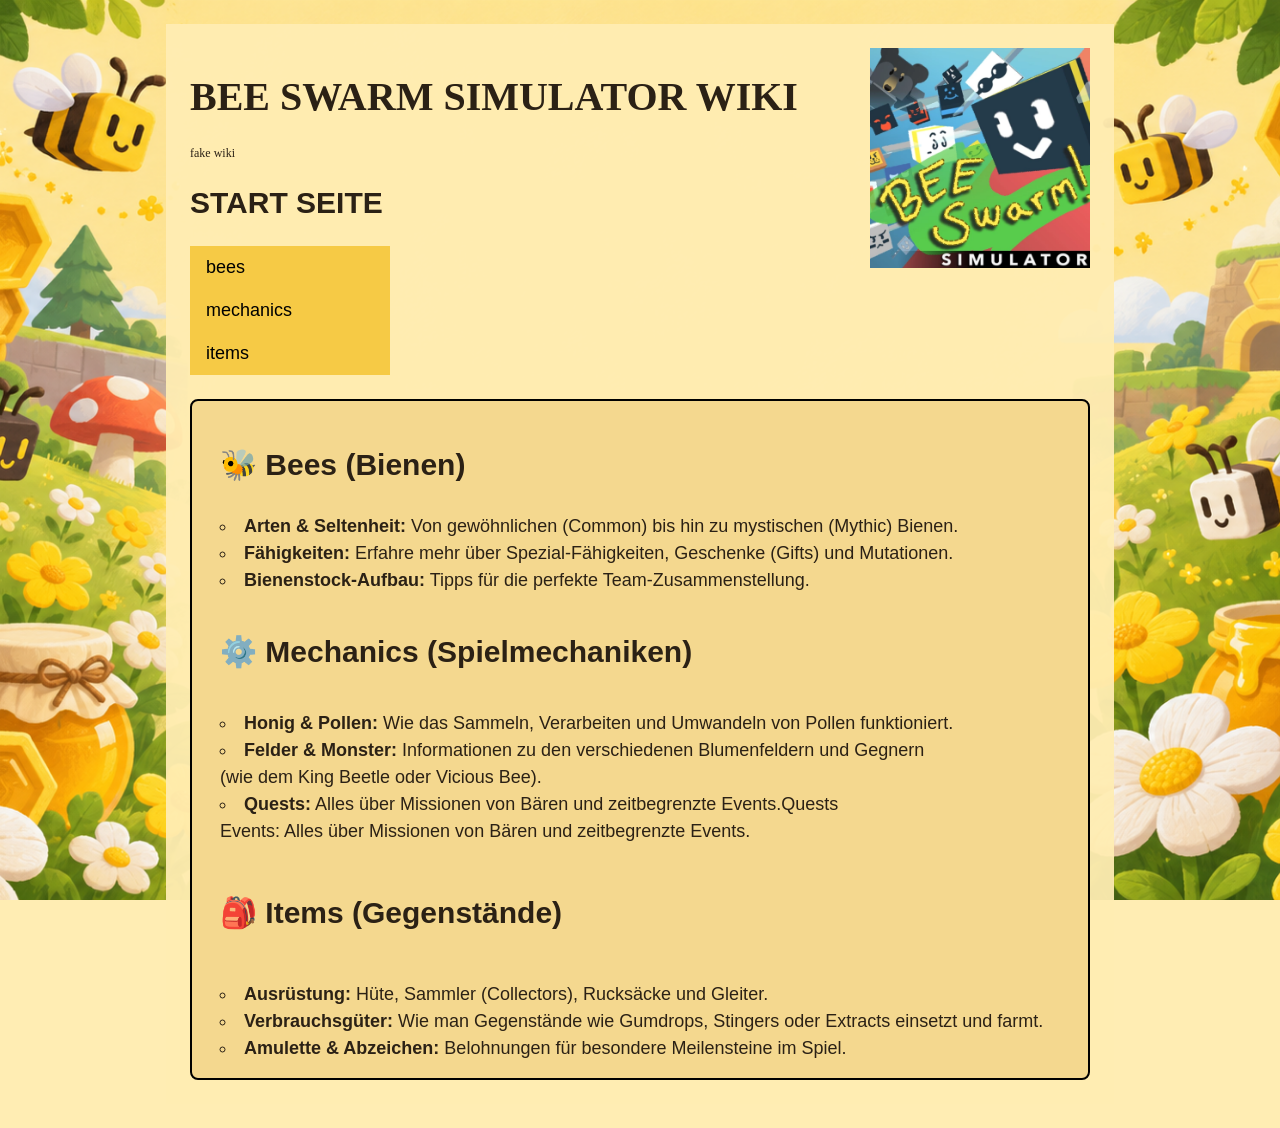
==== index.html @ d206366b "Rename website.html to index.html" ====
<!DOCTYPE html>
<html>
<head>
<link rel="stylesheet" type="text/css" href="css start seite.css">



  <meta charset="utf-8">
  <meta name="description" content="bee swarm wiki simulator">
<img src="Basic_Bee_OriginalIcon.webp">
  <title>´BEE SWARM WIKI</title>
</head>
<body>

<h1>BEE SWARM SIMULATOR WIKI</h1>
<p>fake wiki</p>

<h2>START SEITE</h2>
<ul>
<li> <a href=seite2.html> bees </a></nav> </li>
<li> <a href=seite3.html> mechanics </a></nav> </li>
<li> <a href=seite4.html> items </a></nav> </li>
</ul>



<main class="content-box">
<h3>🐝 Bees (Bienen)</h3>

<li><strong>Arten & Seltenheit:</strong> Von gewöhnlichen (Common) bis hin zu mystischen
(Mythic) Bienen.</li>

<li><strong>Fähigkeiten:</strong> Erfahre mehr über Spezial-Fähigkeiten, Geschenke (Gifts)
und Mutationen.</li>

<li><strong>Bienenstock-Aufbau:</strong> Tipps für die perfekte Team-Zusammenstellung.</li>



<h4>⚙️ Mechanics (Spielmechaniken)</h4>
<li><strong>Honig & Pollen:</strong> Wie das Sammeln, Verarbeiten und Umwandeln von Pollen
funktioniert.</li>

<li><strong>Felder & Monster:</strong> Informationen zu den verschiedenen Blumenfeldern und
Gegnern<br> (wie dem King Beetle oder Vicious Bee).</li>

<li><strong>Quests:</strong> Alles über Missionen von Bären und zeitbegrenzte Events.Quests
<br>Events: Alles über Missionen von Bären und zeitbegrenzte Events.</li>



<h5>🎒 Items (Gegenstände)</h5>
<li><strong>Ausrüstung:</strong> Hüte, Sammler (Collectors), Rucksäcke und Gleiter.</li>

<li><strong>Verbrauchsgüter:</strong> Wie man Gegenstände wie Gumdrops, Stingers oder
Extracts einsetzt und farmt.</li>

<li><strong>Amulette & Abzeichen:</strong> Belohnungen für besondere Meilensteine im
Spiel.</li>




</main>
</body>
</html>
---- css start seite.css ----
body
{
 background: rgba(255, 237, 179, 0.94);
 color: #2b2115;
 font-family: Arial, sans-serif;
 font-size: 18px;
 line-height: 1.5;
 max-width: 900px;
 margin: 24px auto;
 padding: 24px;
}

h1
{
font-size: 40px;
font-family: fantasy;
line-height: 1.1;
}
p
{
font-size: 12px;
font-family: fantasy;
line-height: 1.2;
}

img
{
float: right;
width: 220px;
max-width: 40%;
height: auto;
margin: 0 0 20px 24px;
}
h2
{
font-size: 30px;
line-height: 1.2;
}
h3
{
font-size: 30px;
line-height: 1.2;
}
h4
{
font-size: 30px;
line-height: 1.2;
}
h5
{
font-size: 30px;
line-height: 1.2;
}
li
{
font-size: 18px;
line-height: 1.5;
list-style-type: circle;
}

ul {
  list-style-type: none;
  margin: 0;
  padding: 0;
  width: 200px;
  background-color: #fff8df;
}

ul li {
  list-style-type: none;
}

li a {
  display: block;
  color: black;
  background-color: #f6ca45;
  padding: 8px 16px;
  text-decoration: none;

}

li a:hover {
  background-color: #e5ad22;
  color: black;
  box-shadow:
    2px 0px 2px rgb(0 0 0 / 0.5),
    inset 3px 3px 3px rgb(255 255 255 / 0.5);
  text-shadow: 1px 1px 1px rgb(0 0 0 / 0.5);
  transition: all 0.3s;
}
html {
  background-color: #ffedb3;
  background-image: url("bee-side-background.png");
  background-position: center;
  background-repeat: no-repeat;
  background-size: cover;
  background-attachment: fixed;
}
.content-box {
  background-color: #f4d88f;
  border: 2px solid black;
  border-radius: 8px;
  padding: 16px 28px;
  margin-top: 24px;
}
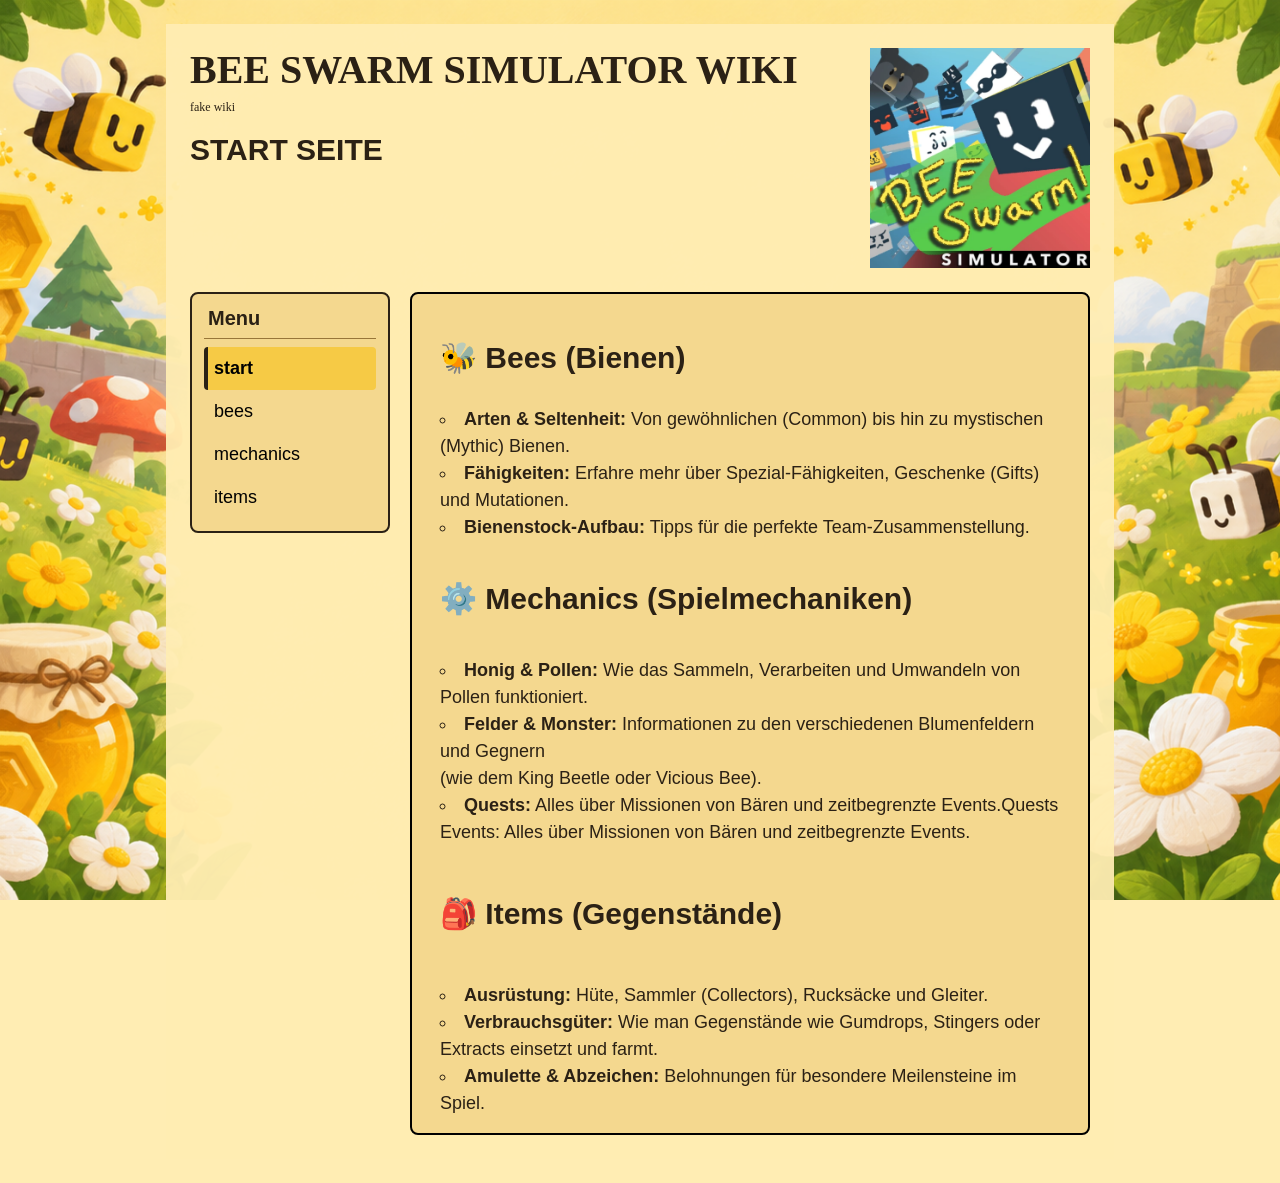
==== commit 8e2eb666: "Add simple sidebar navigation" ====
--- a/index.html
+++ b/index.html
@@ -1,30 +1,34 @@
 <!DOCTYPE html>
 <html>
 <head>
-<link rel="stylesheet" type="text/css" href="css start seite.css">
-
-
-
   <meta charset="utf-8">
   <meta name="description" content="bee swarm wiki simulator">
-<img src="Basic_Bee_OriginalIcon.webp">
-  <title>´BEE SWARM WIKI</title>
+  <title>BEE SWARM WIKI</title>
+  <link rel="stylesheet" href="css start seite.css">
+  <link rel="stylesheet" href="menu.css">
+  <link rel="icon" type="image/png" href="favicon.png">
 </head>
 <body>
+  <header class="site-header">
+    <div>
+      <h1>BEE SWARM SIMULATOR WIKI</h1>
+      <p>fake wiki</p>
+      <h2>START SEITE</h2>
+    </div>
+    <img src="Basic_Bee_OriginalIcon.webp" alt="Basic Bee">
+  </header>
 
-<h1>BEE SWARM SIMULATOR WIKI</h1>
-<p>fake wiki</p>
-
-<h2>START SEITE</h2>
-<ul>
-<li> <a href=seite2.html> bees </a></nav> </li>
-<li> <a href=seite3.html> mechanics </a></nav> </li>
-<li> <a href=seite4.html> items </a></nav> </li>
-</ul>
-
-
-
-<main class="content-box">
+  <div class="page-layout">
+    <nav class="sidebar" aria-label="Menu">
+      <h3>Menu</h3>
+      <ul>
+      <li><a href="index.html" aria-current="page">start</a></li>
+      <li><a href="seite2.html">bees</a></li>
+      <li><a href="seite3.html">mechanics</a></li>
+      <li><a href="seite4.html">items</a></li>
+      </ul>
+    </nav>
+    <main class="content-box">
 <h3>🐝 Bees (Bienen)</h3>
 
 <li><strong>Arten & Seltenheit:</strong> Von gewöhnlichen (Common) bis hin zu mystischen
@@ -62,5 +66,6 @@
 
 
 </main>
+  </div>
 </body>
 </html>
--- a/menu.css
+++ b/menu.css
@@ -0,0 +1,103 @@
+.site-header {
+  display: flex;
+  justify-content: space-between;
+  align-items: flex-start;
+  gap: 20px;
+  margin-bottom: 24px;
+}
+
+.site-header h1 {
+  margin: 0 0 8px;
+}
+
+.site-header p {
+  margin: 0 0 18px;
+}
+
+.site-header h2 {
+  margin: 0;
+}
+
+.site-header img {
+  float: none;
+  width: 220px;
+  max-width: 35%;
+  height: auto;
+  margin: 0;
+}
+
+.page-layout {
+  display: grid;
+  grid-template-columns: 200px minmax(0, 1fr);
+  gap: 20px;
+  align-items: start;
+}
+
+.sidebar {
+  background: #f4d88f;
+  border: 2px solid #2b2115;
+  border-radius: 8px;
+  padding: 12px;
+}
+
+.sidebar h3 {
+  font-size: 20px;
+  margin: 0 0 8px;
+  padding: 0 4px 8px;
+  border-bottom: 1px solid #987639;
+}
+
+.sidebar ul {
+  width: auto;
+  margin: 0;
+  padding: 0;
+  background: transparent;
+}
+
+.sidebar li {
+  list-style: none;
+}
+
+.sidebar li a {
+  display: block;
+  padding: 8px 10px;
+  border-radius: 4px;
+  background: transparent;
+  box-shadow: none;
+  text-shadow: none;
+  transition: background-color 0.2s;
+}
+
+.sidebar li a:hover {
+  background: #f6ca45;
+  box-shadow: none;
+  text-shadow: none;
+}
+
+.sidebar li a[aria-current="page"] {
+  background: #f6ca45;
+  border-left: 4px solid #2b2115;
+  padding-left: 6px;
+  font-weight: bold;
+}
+
+.page-layout .content-box {
+  min-width: 0;
+  margin-top: 0;
+}
+
+@media (max-width: 680px) {
+  .site-header img {
+    width: 130px;
+  }
+
+  .page-layout {
+    grid-template-columns: 1fr;
+  }
+
+  .sidebar ul {
+    display: flex;
+    flex-wrap: wrap;
+    gap: 4px;
+  }
+}
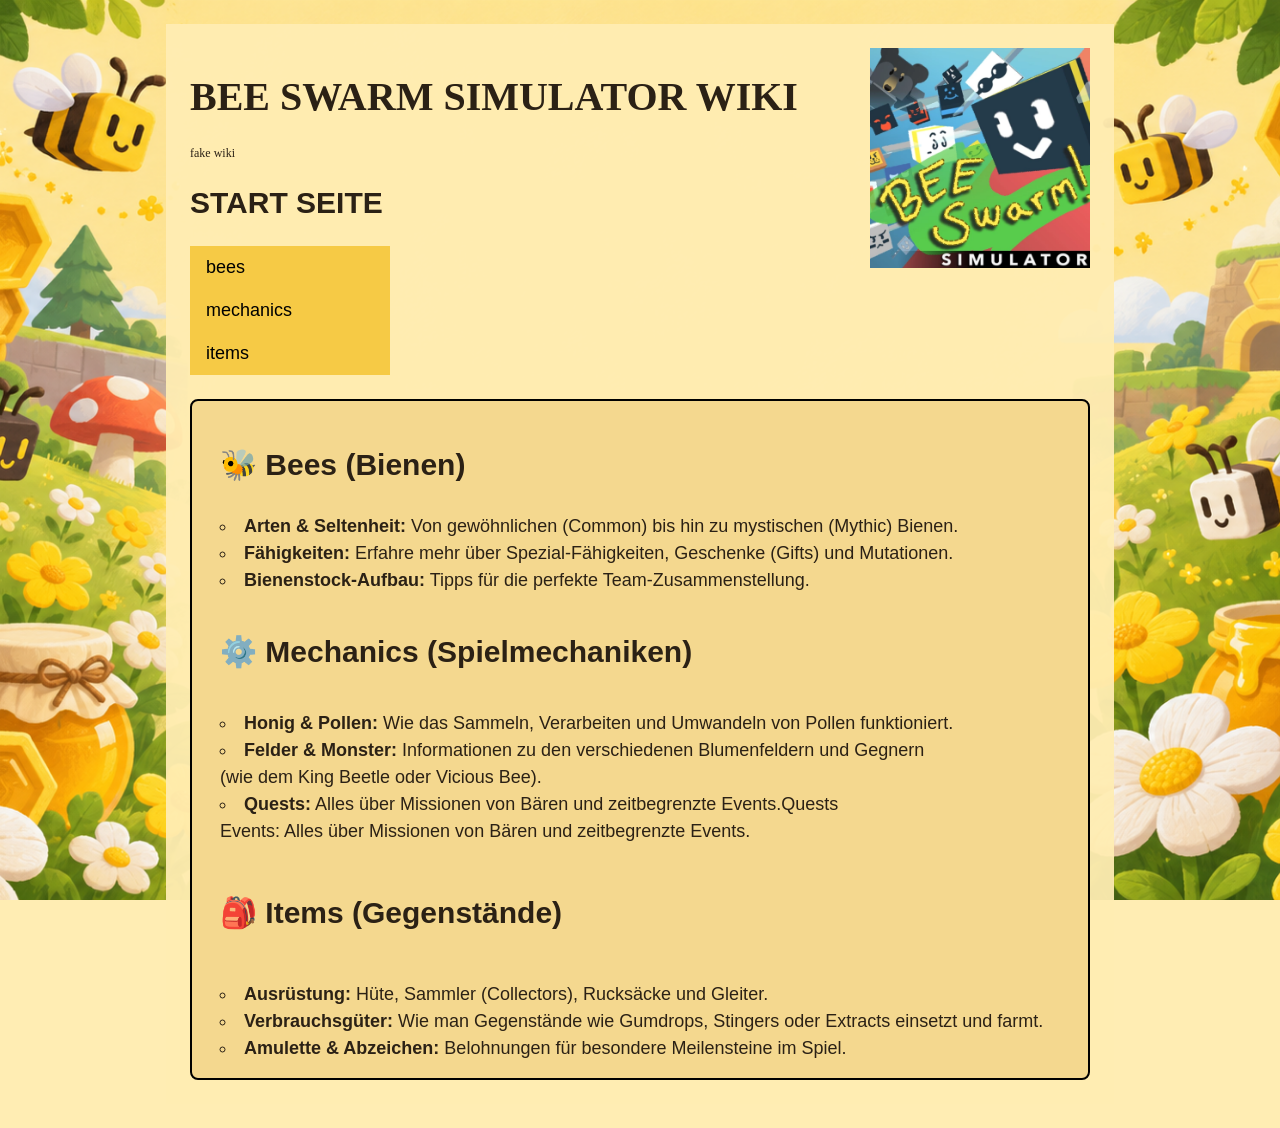
==== commit dd645c29: "Revert "Add simple sidebar navigation" This reverts commit 8e2eb666e8c7a3fbfd91f258f1866ff0818b254c." ====
--- a/index.html
+++ b/index.html
@@ -1,34 +1,31 @@
 <!DOCTYPE html>
 <html>
 <head>
+<link rel="stylesheet" type="text/css" href="css start seite.css">
+<link rel="icon" type="image/png" href="favicon.png">
+
+
+
   <meta charset="utf-8">
   <meta name="description" content="bee swarm wiki simulator">
+<img src="Basic_Bee_OriginalIcon.webp">
   <title>BEE SWARM WIKI</title>
-  <link rel="stylesheet" href="css start seite.css">
-  <link rel="stylesheet" href="menu.css">
-  <link rel="icon" type="image/png" href="favicon.png">
 </head>
 <body>
-  <header class="site-header">
-    <div>
-      <h1>BEE SWARM SIMULATOR WIKI</h1>
-      <p>fake wiki</p>
-      <h2>START SEITE</h2>
-    </div>
-    <img src="Basic_Bee_OriginalIcon.webp" alt="Basic Bee">
-  </header>
 
-  <div class="page-layout">
-    <nav class="sidebar" aria-label="Menu">
-      <h3>Menu</h3>
-      <ul>
-      <li><a href="index.html" aria-current="page">start</a></li>
-      <li><a href="seite2.html">bees</a></li>
-      <li><a href="seite3.html">mechanics</a></li>
-      <li><a href="seite4.html">items</a></li>
-      </ul>
-    </nav>
-    <main class="content-box">
+<h1>BEE SWARM SIMULATOR WIKI</h1>
+<p>fake wiki</p>
+
+<h2>START SEITE</h2>
+<ul>
+<li> <a href=seite2.html> bees </a></nav> </li>
+<li> <a href=seite3.html> mechanics </a></nav> </li>
+<li> <a href=seite4.html> items </a></nav> </li>
+</ul>
+
+
+
+<main class="content-box">
 <h3>🐝 Bees (Bienen)</h3>
 
 <li><strong>Arten & Seltenheit:</strong> Von gewöhnlichen (Common) bis hin zu mystischen
@@ -66,6 +63,5 @@
 
 
 </main>
-  </div>
 </body>
 </html>
